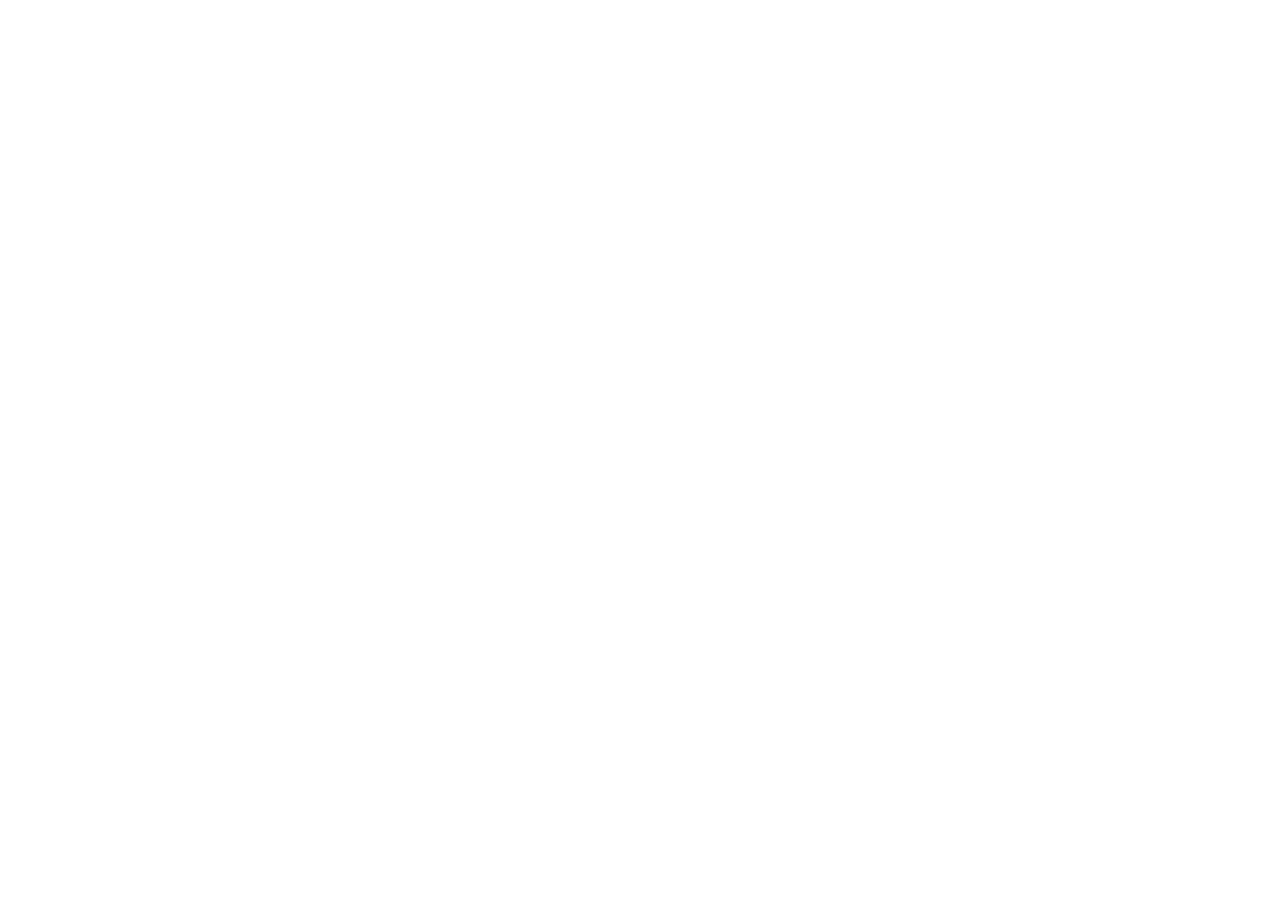
==== index.html @ 77caf0f8 "ready for development" ====
<!DOCTYPE html>
<html lang="en">
<head>
    <meta charset="UTF-8">
    <meta http-equiv="X-UA-Compatible" content="IE=edge">
    <meta name="viewport" content="width=device-width, initial-scale=1.0">
    <title>Loruki | Clude Hosting for Everyone</title>

    <!-- fontawesome link here -->
    <link rel="stylesheet" href="https://use.fontawesome.com/releases/v5.15.4/css/all.css" integrity="sha384-DyZ88mC6Up2uqS4h/KRgHuoeGwBcD4Ng9SiP4dIRy0EXTlnuz47vAwmeGwVChigm" crossorigin="anonymous">

    <!-- css styling added here -->
    <link rel="stylesheet" href="style/style.css">
</head>
<body>
    
</body>
</html>
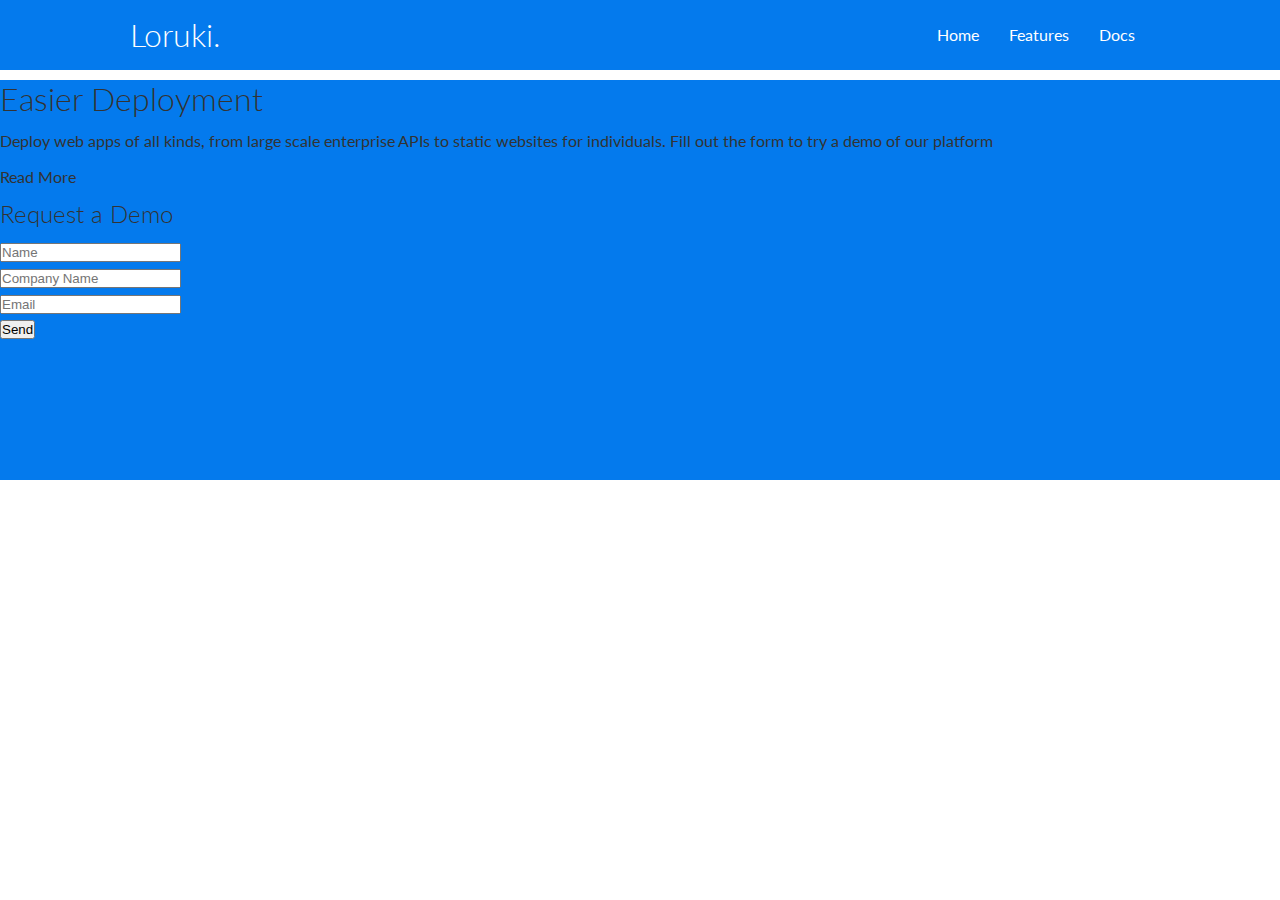
==== commit 85a7d270: "form added" ====
--- a/index.html
+++ b/index.html
@@ -13,6 +13,43 @@
     <link rel="stylesheet" href="style/style.css">
 </head>
 <body>
-    
+    <div class="navbar">
+        <div class="containter flex">
+            <h1 class="logo">Loruki.</h1>
+            <nav>
+                <ul>
+                    <li><a href="home.html">Home</a></li>
+                    <li><a href="features.html">Features</a></li>
+                    <li><a href="docs.html">Docs</a></li>
+                </ul>
+            </nav>
+        </div>
+    </div>
+
+    <!-- Showcase -->
+    <section class="showcase">
+        <div class="container grid">
+            <div class="showcase-text">
+                <h1>Easier Deployment</h1>
+                <p>Deploy web apps of all kinds, from large scale enterprise APIs to static websites for individuals. Fill out the form to try a demo of our platform</p>
+                <a href="features.html" class="btn btn-outline">Read More</a>
+            </div>
+            <div class="showcase-form card">
+                <h2>Request a Demo</h2>
+                <form>
+                    <div class="form-control">
+                        <input type="text" name="name" placeholder="Name" required>
+                    </div>
+                    <div class="form-control">
+                        <input type="text" name="company" placeholder="Company Name" required>
+                    </div>
+                    <div class="form-control">
+                        <input type="email" name="email" placeholder="Email" required>
+                    </div>
+                    <input type="submit" value="Send" class="btn btn-primary">
+                </form>
+            </div>
+        </div>
+    </section>
 </body>
 </html>--- a/style/style.css
+++ b/style/style.css
@@ -0,0 +1,81 @@
+@import url('https://fonts.googleapis.com/css2?family=Lato:wght@300&family=Poppins:wght@100;200;300;400;600;700&display=swap');
+:root {
+    --primary-color: #047aed;
+}
+*{
+    margin: 0;
+    padding: 0;
+    box-sizing: border-box;
+}
+
+body {
+    font-family: 'Lato', sans-serif;
+    color: #333;
+    line-height: 1.6;
+}
+
+ul {
+    list-style-type: none;
+}
+
+a {
+    text-decoration: none;
+    color: #333;
+}
+
+h1,
+h2 {
+    font-weight: 300;
+    line-height: 1.2;
+    margin: 10px 0;
+}
+
+p{
+    margin: 10px 0;
+}
+img{
+    width: 100%;
+}
+
+.navbar{
+    background-color: var(--primary-color);
+    color: #fff;
+    height: 70px;
+}
+
+.navbar ul{
+    display: flex;
+}
+
+.navbar a{
+    color: #fff;
+    padding: 10px;
+    margin: 0 5px;
+}
+
+.navbar a:hover {
+    border-bottom: 2px #fff solid;
+}
+.navbar .flex{
+    justify-content: space-between;
+}
+/* Showcase */
+.showcase {
+    height: 400px;
+    background-color: var(--primary-color);
+}
+.containter {
+    max-width: 1100px;
+    margin: 0 auto;
+    overflow: auto;
+    padding: 0 40px;
+}
+
+.flex {
+    display: flex;
+    justify-content: space-between;
+    align-items: center;
+    height: 100%;
+}
+
+/* 22m */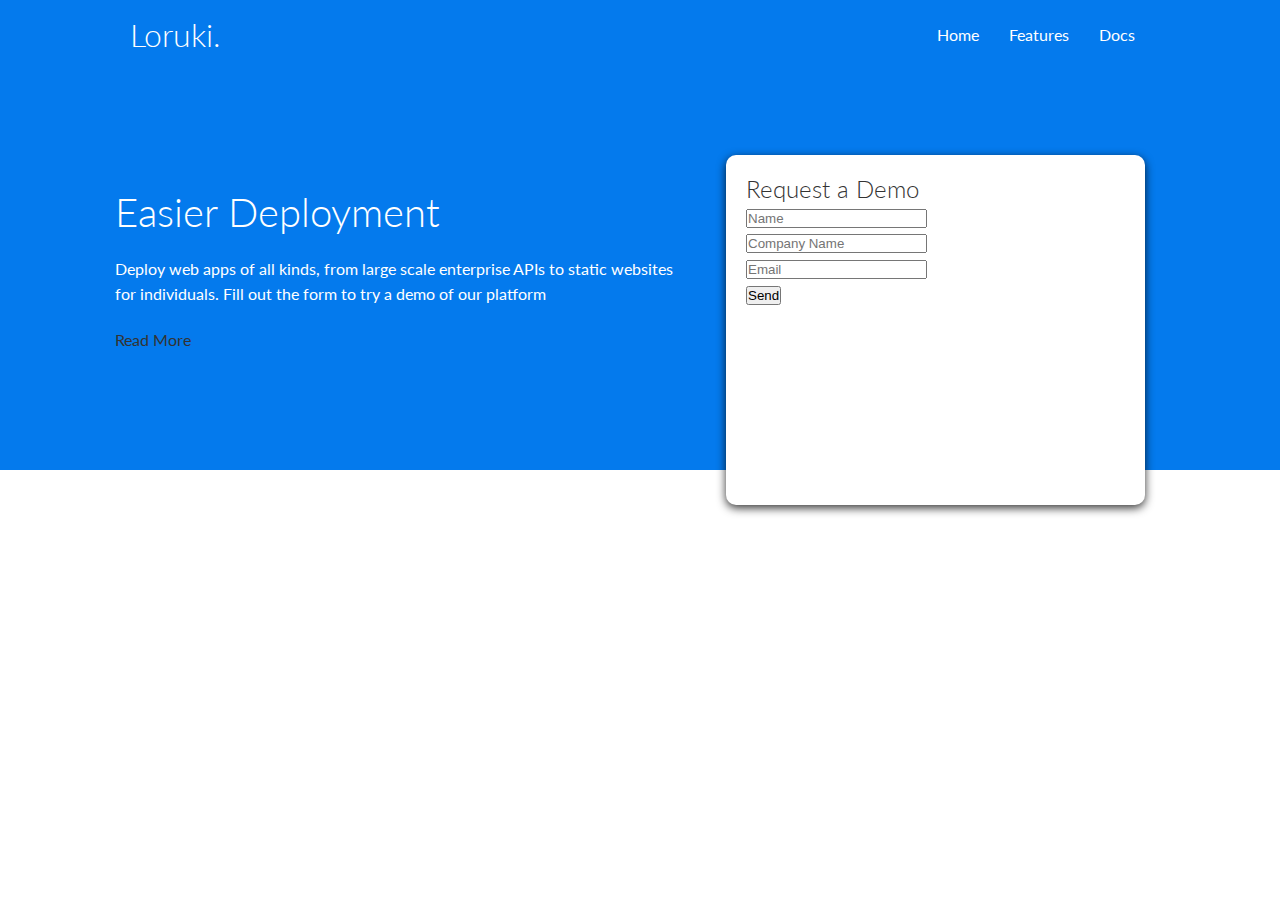
==== commit 4ab52583: "card added" ====
--- a/index.html
+++ b/index.html
@@ -13,8 +13,9 @@
     <link rel="stylesheet" href="style/style.css">
 </head>
 <body>
+    <!-- Navbar -->
     <div class="navbar">
-        <div class="containter flex">
+        <div class="container flex">
             <h1 class="logo">Loruki.</h1>
             <nav>
                 <ul>
@@ -25,7 +26,6 @@
             </nav>
         </div>
     </div>
-
     <!-- Showcase -->
     <section class="showcase">
         <div class="container grid">
--- a/style/style.css
+++ b/style/style.css
@@ -27,7 +27,7 @@
 h2 {
     font-weight: 300;
     line-height: 1.2;
-    margin: 10px 0;
+
 }
 
 p{
@@ -63,14 +63,45 @@
 .showcase {
     height: 400px;
     background-color: var(--primary-color);
+    color: #fff;
+    position: relative;
 }
-.containter {
+
+.showcase h1 {
+    font-size: 40px;
+}
+
+.showcase p {
+    margin: 20px 0;
+}
+
+.showcase .grid{
+    overflow: visible;
+    grid-template-columns: 55% 45%;
+    gap: 30px;
+}
+
+.showcase-form {
+    position: relative;
+    top: 60px;
+    height: 350px;
+}
+/* Utilities */
+.container {
     max-width: 1100px;
     margin: 0 auto;
     overflow: auto;
     padding: 0 40px;
 }
 
+.card {
+    background-color: #fff;
+    color: #333;
+    border-radius: 10px;
+    box-shadow: 0 3px 10px rgba(0, 0, 0, 0.8);
+    margin: 20px;
+    padding: 20px;
+}
 .flex {
     display: flex;
     justify-content: space-between;
@@ -78,4 +109,12 @@
     height: 100%;
 }
 
-/* 22m */+.grid{
+    display: grid;
+    grid-template-columns: repeat(2, 1fr);
+    gap: 20px;
+    justify-content: center;
+    align-items: center;
+    height: 100%;
+}
+/* 30m */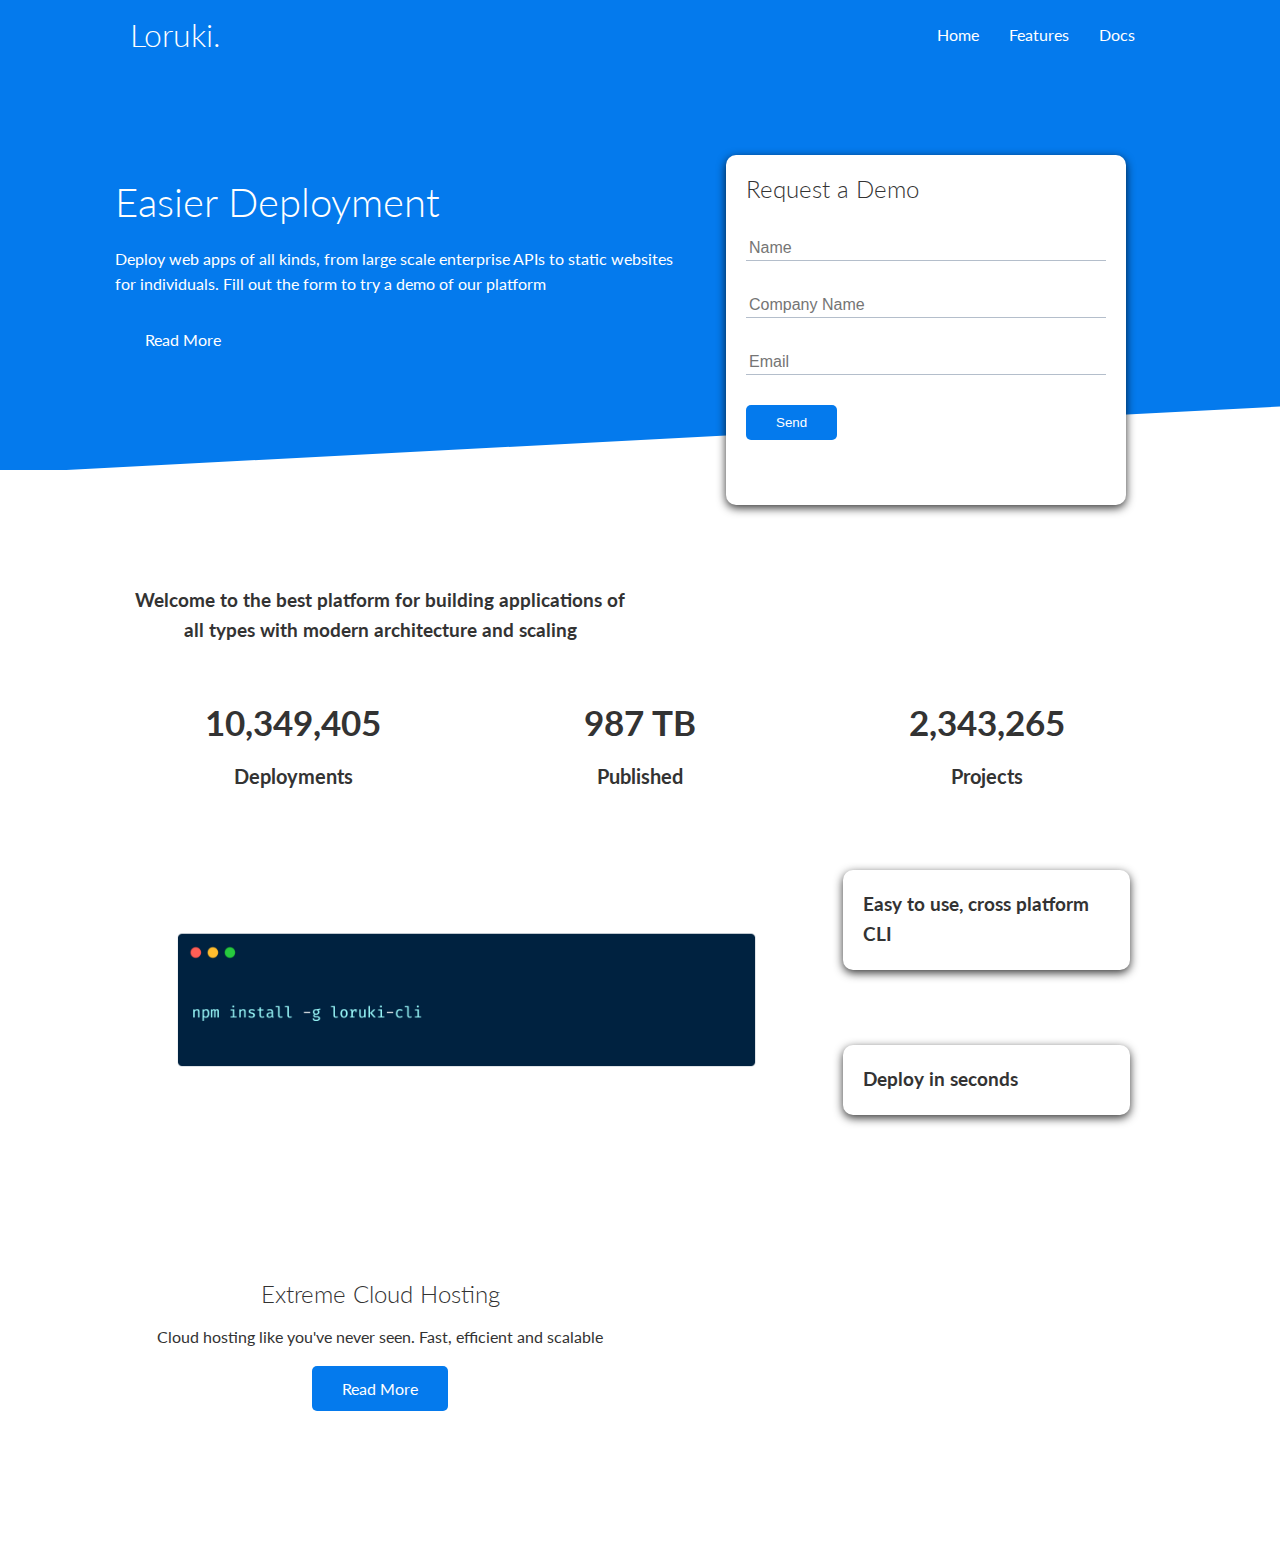
==== commit 86f0b70c: "Cli section added" ====
--- a/index.html
+++ b/index.html
@@ -11,6 +11,7 @@
 
     <!-- css styling added here -->
     <link rel="stylesheet" href="style/style.css">
+    <link rel="stylesheet" href="style/utilities.css">
 </head>
 <body>
     <!-- Navbar -->
@@ -51,5 +52,60 @@
             </div>
         </div>
     </section>
+
+    <!-- Status -->
+    <section class="stats">
+        <div class="container">
+            <h3 class="stats-heading text-center my-1">
+                Welcome to the best platform for building applications of all types with modern architecture and scaling
+            </h3>
+            <div class="grid grid-3 text-center my-4">
+                <div>
+                    <i class="fas fa-server fa-3x"></i>
+                    <h3>10,349,405</h3>
+                    <p class="text-secondary">Deployments</p>
+                </div>
+                <div>
+                    <i class="fas fa-upload fa-3x"></i>
+                    <h3>987 TB</h3>
+                    <p class="text-secondary">Published</p>
+                </div>
+                <div>
+                    <i class="fas fa-project-diagram fa-3x"></i>
+                    <h3>2,343,265</h3>
+                    <p class="text-secondary">Projects</p>
+                </div>
+            </div> 
+        </div>
+    </section>
+
+    <!-- Cli -->
+    <section class="cli">
+        <div class="container grid">
+            <img src="images/cli.png" alt="">
+            <div class="card">
+                <h3>Easy to use, cross platform CLI</h3>
+            </div>
+            <div class="card">
+                <h3>Deploy in seconds</h3>
+            </div>
+        </div>
+    </section>
+
+    <!-- Cloud -->
+    <div class="cloud bg-primary my-2 py">
+        <div class="container grid">
+            <div class="text-center">
+                <h2 class="lg">
+                    Extreme Cloud Hosting
+                </h2>
+                <p class="lead my-1">
+                    Cloud hosting like you've never seen. Fast, efficient and scalable
+                </p>
+                <a href="features.html" class="btn btn-dark">Read More</a> 
+            </div>
+            <img src="images/cloud.png" alt="image load failed">
+        </div>
+    </div>
 </body>
 </html>--- a/style/style.css
+++ b/style/style.css
@@ -85,36 +85,71 @@
     position: relative;
     top: 60px;
     height: 350px;
-}
-/* Utilities */
-.container {
-    max-width: 1100px;
-    margin: 0 auto;
-    overflow: auto;
-    padding: 0 40px;
+    width: 400px;
+    padding: 40px;
+    z-index: 100;
 }
 
-.card {
-    background-color: #fff;
-    color: #333;
-    border-radius: 10px;
-    box-shadow: 0 3px 10px rgba(0, 0, 0, 0.8);
-    margin: 20px;
-    padding: 20px;
-}
-.flex {
-    display: flex;
-    justify-content: space-between;
-    align-items: center;
-    height: 100%;
+.showcase-form .form-control {
+    margin: 30px 0;
 }
 
-.grid{
-    display: grid;
-    grid-template-columns: repeat(2, 1fr);
-    gap: 20px;
-    justify-content: center;
-    align-items: center;
-    height: 100%;
+.showcase-form input[type='text'],
+.showcase-form input[type='email'] {
+    border: 0;
+    border-bottom: 1px solid #b4becb;
+    width: 100%;
+    padding: 3px;
+    font-size: 16px;
 }
-/* 30m */+
+.showcase-form input:focus {
+    outline: none;
+}
+
+.showcase::after,
+.showcase::after {
+    content: '';
+    position: absolute;
+    height: 100px;
+    bottom: -70px;
+    right: 0;
+    left: 0;
+    background: #fff;
+    transform: skewY(-3deg);
+    -webkit-transform: skewY(-3deg);
+    -moz-transform: skewY(-3deg);
+    -ms-transform: skewY(-3deg);
+    
+}
+
+/* Stats */
+.stats {
+    padding-top: 100px;
+}
+
+.stats-heading {
+    max-width: 500px;
+    margin: auto;
+}
+
+.stats .grid h3 {
+    font-size: 35px;
+}
+
+.stats .grid p{
+    font-size: 20px;
+    font-weight: bold;
+}
+
+/* Cli */
+.cli .grid {
+    grid-template-columns: repeat(3, 1fr);
+    grid-template-rows: repeat(2, 1fr );
+}
+
+.cli .grid > *:first-child {
+    grid-column: 1 / span 2;
+    grid-row: 1 / span 2;
+}
+/* 1H */--- a/style/utilities.css
+++ b/style/utilities.css
@@ -0,0 +1,91 @@
+
+.container {
+    max-width: 1100px;
+    margin: 0 auto;
+    overflow: auto;
+    padding: 0 40px;
+}
+
+.card {
+    background-color: #fff;
+    color: #333;
+    border-radius: 10px;
+    box-shadow: 0 3px 10px rgba(0, 0, 0, 0.8);
+    margin: 20px;
+    padding: 20px;
+}
+
+.btn {
+    display: inline-block;
+    padding: 10px 30px;
+    background: var(--primary-color);
+    color: #fff;
+    border: none;
+    border-radius: 5px;
+}
+
+.btn-outline {
+    background-color: transparent;
+    border: 1px #fff;
+}
+
+.btn:hover {
+    transform: scale(0.98);
+}
+
+.text-center {
+    text-align: center;
+}
+.flex {
+    display: flex;
+    justify-content: space-between;
+    align-items: center;
+    height: 100%;
+}
+
+.grid{
+    display: grid;
+    grid-template-columns: repeat(2, 1fr);
+    gap: 20px;
+    justify-content: center;
+    align-items: center;
+    height: 100%;
+}
+
+.grid-3 {
+    grid-template-columns: repeat(3, 1fr);
+}
+
+/* Margin */
+.my-1 {
+    margin: 1rem 0;
+}
+.my-2 {
+    margin: 1.5rem 0;
+}
+.my-3 {
+    margin: 2rem 0;
+}
+.my-4 {
+    margin: 3rem 0;
+}
+.my-5 {
+    margin: 4rem 0;
+}
+
+/* Padding */
+.p-1 {
+   padding: 1rem;
+}
+.p-2 {
+   padding: 1.5rem;
+}
+.p-3 {
+   padding: 2rem;
+}
+.p-4 {
+   padding: 3rem;
+}
+.p-5 {
+    padding: 4rem;
+}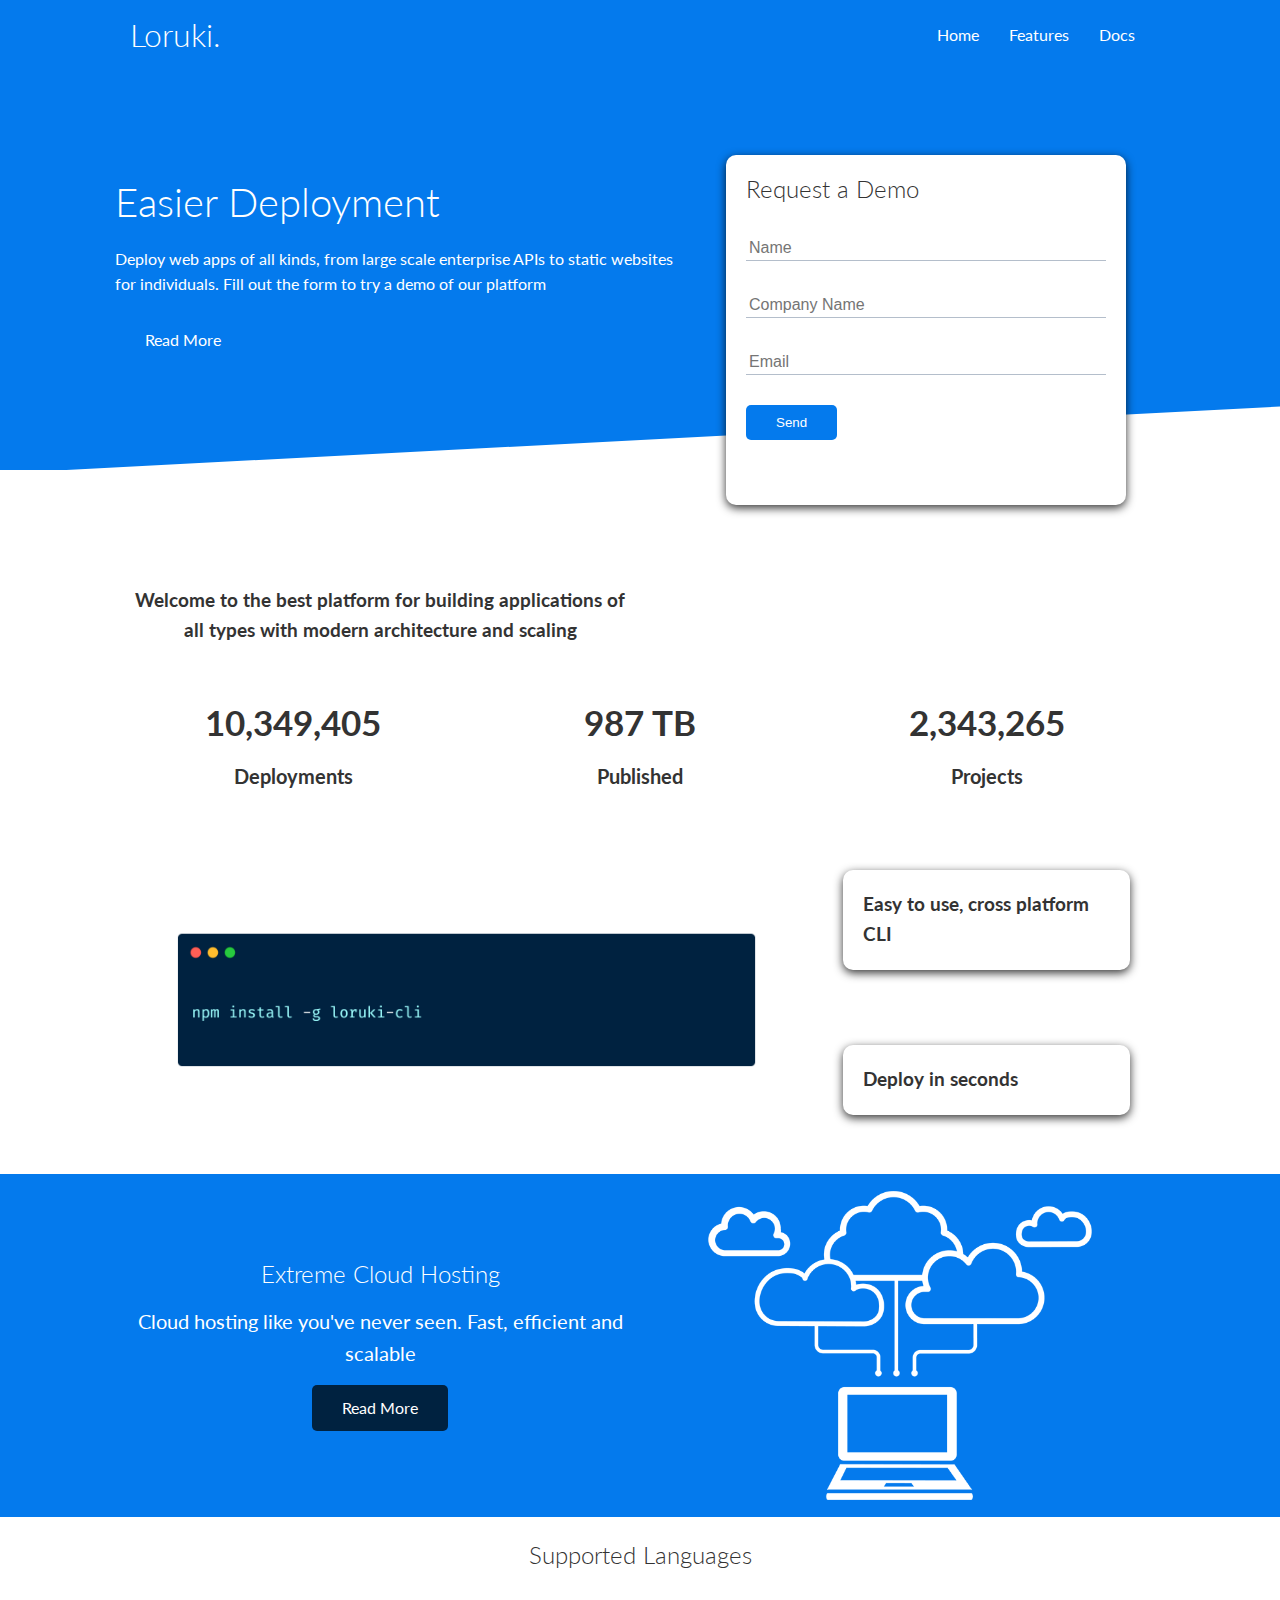
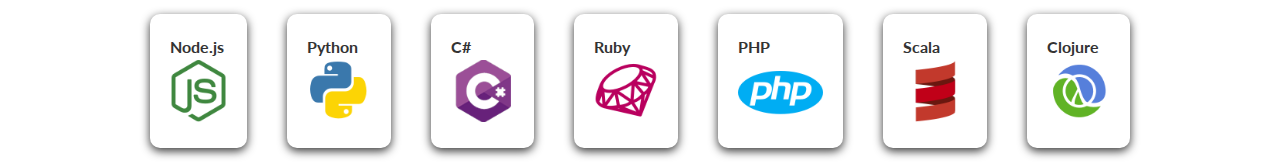
==== commit 222ab108: "Supported Language Added" ====
--- a/index.html
+++ b/index.html
@@ -107,5 +107,43 @@
             <img src="images/cloud.png" alt="image load failed">
         </div>
     </div>
+
+    <!-- Languages -->
+
+    <section class="languages">
+        <h2 class="md text-center my-2">
+            Supported Languages
+        </h2>
+        <div class="container flex">
+            <div class="card">
+                <h4>Node.js</h4>
+                <img src="images/logos/node.png" alt="">
+            </div>
+            <div class="card">
+                <h4>Python</h4>
+                <img src="images/logos/python.png" alt="">
+            </div>
+            <div class="card">
+                <h4>C#</h4>
+                <img src="images/logos/csharp.png" alt="">
+            </div>
+            <div class="card">
+                <h4>Ruby</h4>
+                <img src="images/logos/ruby.png" alt="">
+            </div>
+            <div class="card">
+                <h4>PHP</h4>
+                <img src="images/logos/php.png" alt="">
+            </div>
+            <div class="card">
+                <h4>Scala</h4>
+                <img src="images/logos/scala.png" alt="">
+            </div>
+            <div class="card">
+                <h4>Clojure</h4>
+                <img src="images/logos/clojure.png" alt="">
+            </div>
+        </div>
+    </section>
 </body>
 </html>--- a/style/style.css
+++ b/style/style.css
@@ -1,6 +1,9 @@
 @import url('https://fonts.googleapis.com/css2?family=Lato:wght@300&family=Poppins:wght@100;200;300;400;600;700&display=swap');
 :root {
     --primary-color: #047aed;
+    --secondary-color: #1c3fa8;
+    --dark-color: #002240;
+    --light-color: #f4f4f4;
 }
 *{
     margin: 0;
@@ -152,4 +155,9 @@
     grid-column: 1 / span 2;
     grid-row: 1 / span 2;
 }
-/* 1H */+
+/* Cloud */
+.cloud .grid{
+    grid-template-columns: 4fr, 3fr;
+}
+/* 1H7M */--- a/style/utilities.css
+++ b/style/utilities.css
@@ -33,6 +33,47 @@
     transform: scale(0.98);
 }
 
+/* Backgrounds & colored buttons */
+.bg-primary,
+.btn-primary {
+    background-color: var(--primary-color);
+    color: #fff;
+}
+.bg-secondary,
+.btn-secondary {
+    background-color: var(--secondary-color);
+    color: #fff;
+}
+.bg-dark,
+.btn-dark {
+    background-color: var(--dark-color);
+    color: #fff;
+}
+.bg-light,
+.btn-light {
+    background-color: var(--light-color);
+    color: #333;
+}
+
+/* Text sizes */
+.lead {
+    font-size: 20px;
+}
+
+.sm {
+    font-style: 1rem;
+}
+
+.md {
+    font-style: 2rem;
+}
+
+.lg {
+    font-style: 3rem;
+}
+.xl {
+    font-style: 4rem;
+}
 .text-center {
     text-align: center;
 }
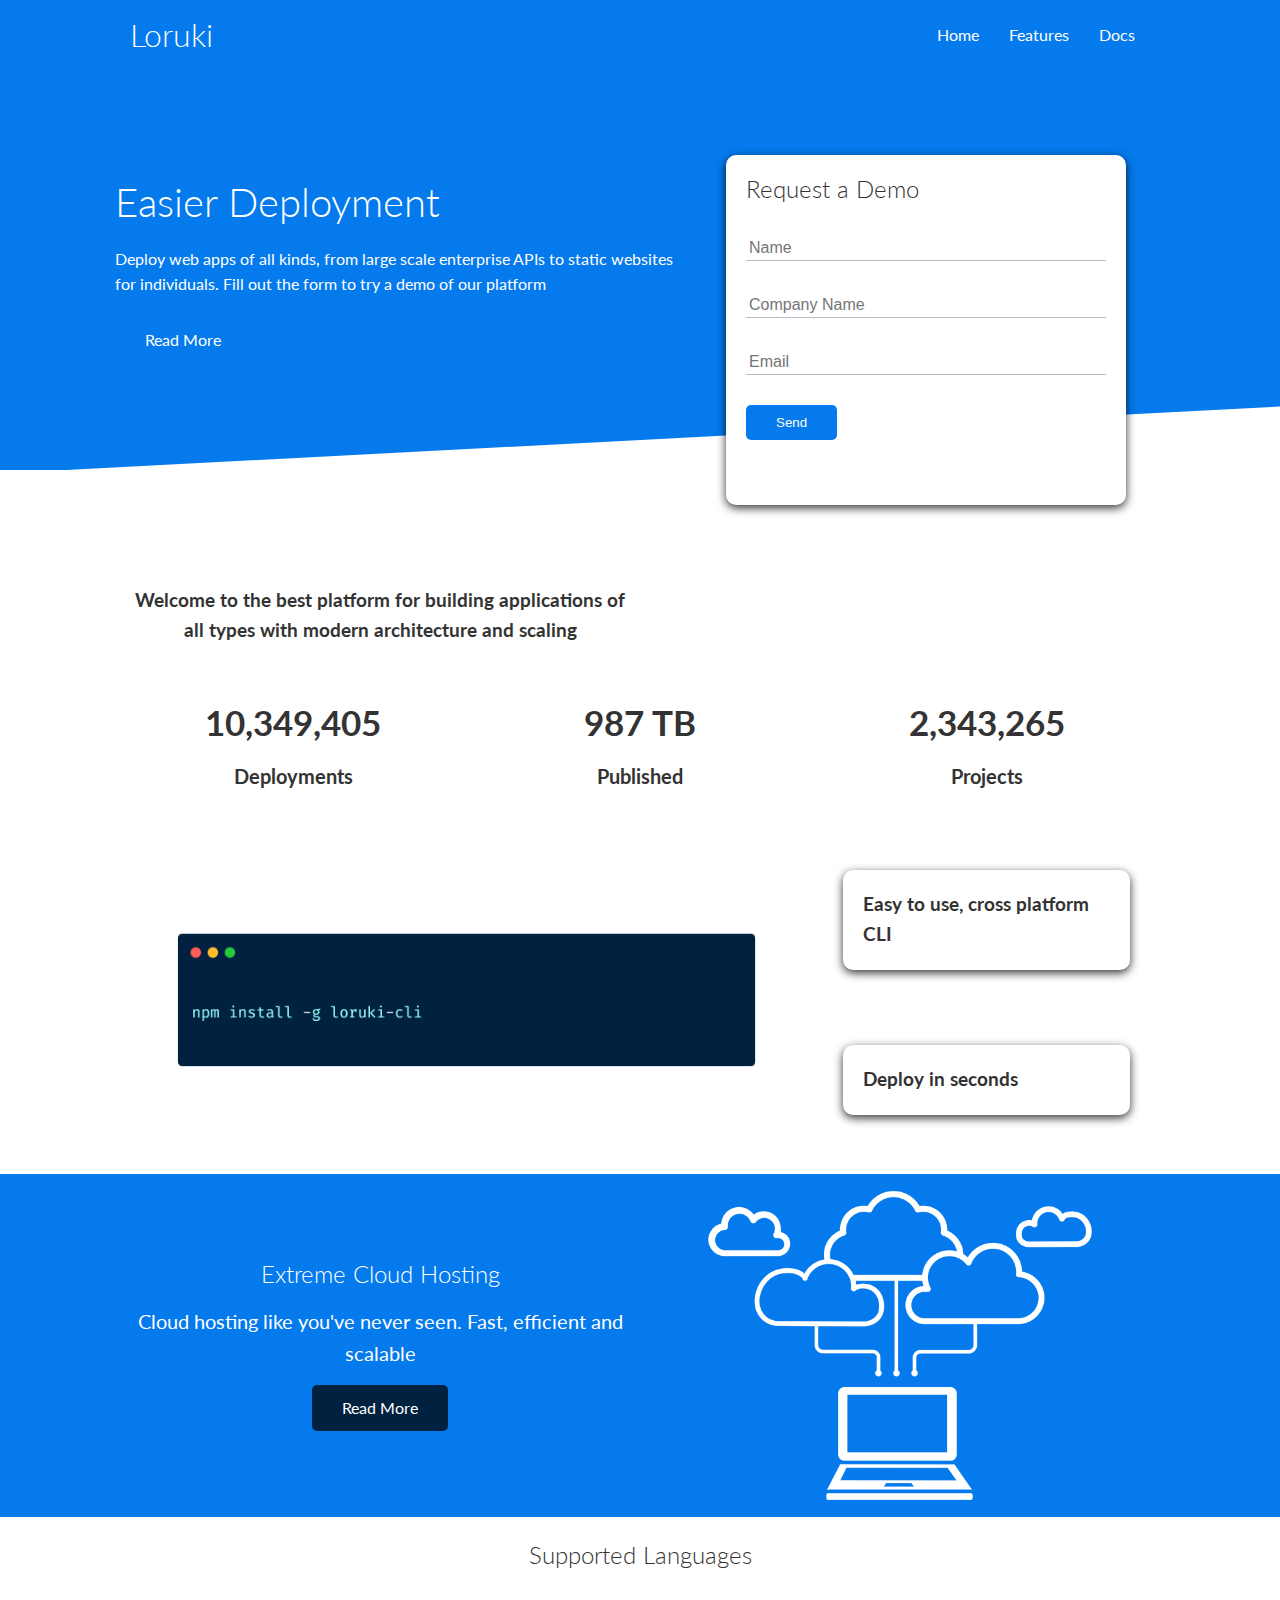
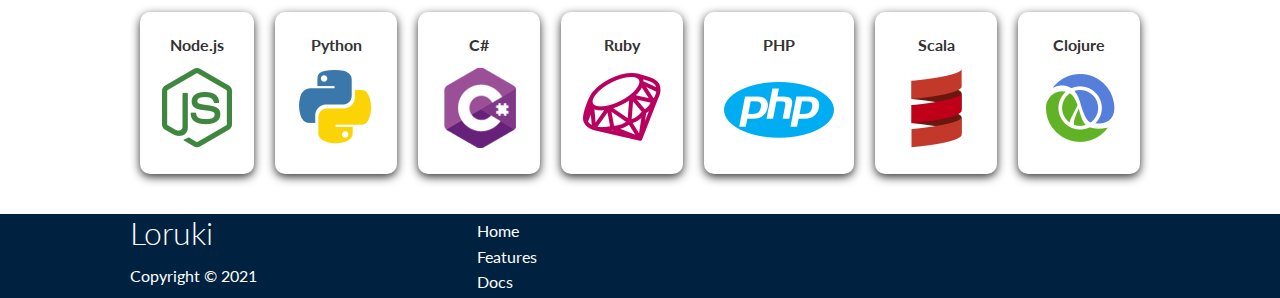
==== commit 7cc91090: "feature.html added" ====
--- a/index.html
+++ b/index.html
@@ -4,7 +4,7 @@
     <meta charset="UTF-8">
     <meta http-equiv="X-UA-Compatible" content="IE=edge">
     <meta name="viewport" content="width=device-width, initial-scale=1.0">
-    <title>Loruki | Clude Hosting for Everyone</title>
+    <title>Loruki | Cloude Hosting for Everyone</title>
 
     <!-- fontawesome link here -->
     <link rel="stylesheet" href="https://use.fontawesome.com/releases/v5.15.4/css/all.css" integrity="sha384-DyZ88mC6Up2uqS4h/KRgHuoeGwBcD4Ng9SiP4dIRy0EXTlnuz47vAwmeGwVChigm" crossorigin="anonymous">
@@ -17,7 +17,7 @@
     <!-- Navbar -->
     <div class="navbar">
         <div class="container flex">
-            <h1 class="logo">Loruki.</h1>
+            <h1 class="logo">Loruki</h1>
             <nav>
                 <ul>
                     <li><a href="home.html">Home</a></li>
@@ -145,5 +145,29 @@
             </div>
         </div>
     </section>
+
+    <!-- Footer -->
+    <footer class="footer bg-dark py-5">
+        <div class="container grid grid-3">
+            <div>
+                <h1>Loruki</h1>
+                <p>Copyright &copy; 2021</p>
+            </div>
+            <nav>
+                <ul>
+                    <li><a href="index.html">Home</a></li>
+                    <li><a href="features.html">Features</a></li>
+                    <li><a href="docs.html">Docs</a></li>
+                </ul>
+            </nav>
+            <div class="social">
+                <a href="#"><i class="fab fa-github fa-2x"></i></a>
+                <a href="#"><i class="fab fa-facebook fa-2x"></i></a>
+                <a href="#"><i class="fab fa-instagram fa-2x"></i></a>
+                <a href="#"><i class="fab fa-twitter fa-2x"></i></a>
+            </div>
+        </div>
+
+    </footer>
 </body>
 </html>--- a/style/style.css
+++ b/style/style.css
@@ -160,4 +160,79 @@
 .cloud .grid{
     grid-template-columns: 4fr, 3fr;
 }
-/* 1H7M */+
+/* Languages */
+.languages .flex{
+    flex-wrap: wrap;
+}
+.languages .card{
+    text-align: center;
+    margin: 18px 10px 40px;
+}
+
+.languages .card h4 {
+    font-style: 20px;
+    margin-bottom: 10px;
+}
+
+.languages .card:hover{
+    transform: translateY(-15px);
+}
+
+/* Features */
+.features-head img,
+.features-sub-head img {
+    width: 200px;
+    justify-self: flex-end;
+}
+/* Footer */
+.footer .social a{
+    margin: 0 15px;
+}
+
+.fab:hover {
+    transform: translateY(-5px)
+}
+
+/* Tablets and under */
+@media(max-width: 768px){
+    .grid,
+    .showcase .grid,
+    .stats .grid,
+    .cli .grid,
+    .cloud .grid{
+        grid-template-columns: 1fr;
+        grid-template-rows: 1fr;
+    }
+    .showcase{
+        height: auto;
+    }
+    .showcase-text {
+        text-align: center;
+        margin-top: 40px;
+    }
+
+    .showcase-form {
+        justify-self: center;
+        margin: auto;
+    }
+    .cli .grid > *:first-child {
+        grid-column: 1;
+        grid-row: 1;
+    }
+}
+
+/* Mobile */
+@media (max-width: 500px) {
+    .navbar {
+        height: 110px;
+    }
+    .navbar .flex {
+        flex-direction: column;
+    }
+    .navbar ul {
+        padding: 10px;
+        background-color: rgba(0, 0, 0, 0.1);
+    }
+}
+/* 1H25M */--- a/style/utilities.css
+++ b/style/utilities.css
@@ -55,6 +55,14 @@
     color: #333;
 }
 
+.bg-primary a,
+.btn-primary a,
+.bg-secondary a,
+.btn-secondary a,
+.bg-dark a,
+.btn-dark a {
+    color:#fff;
+}
 /* Text sizes */
 .lead {
     font-size: 20px;
